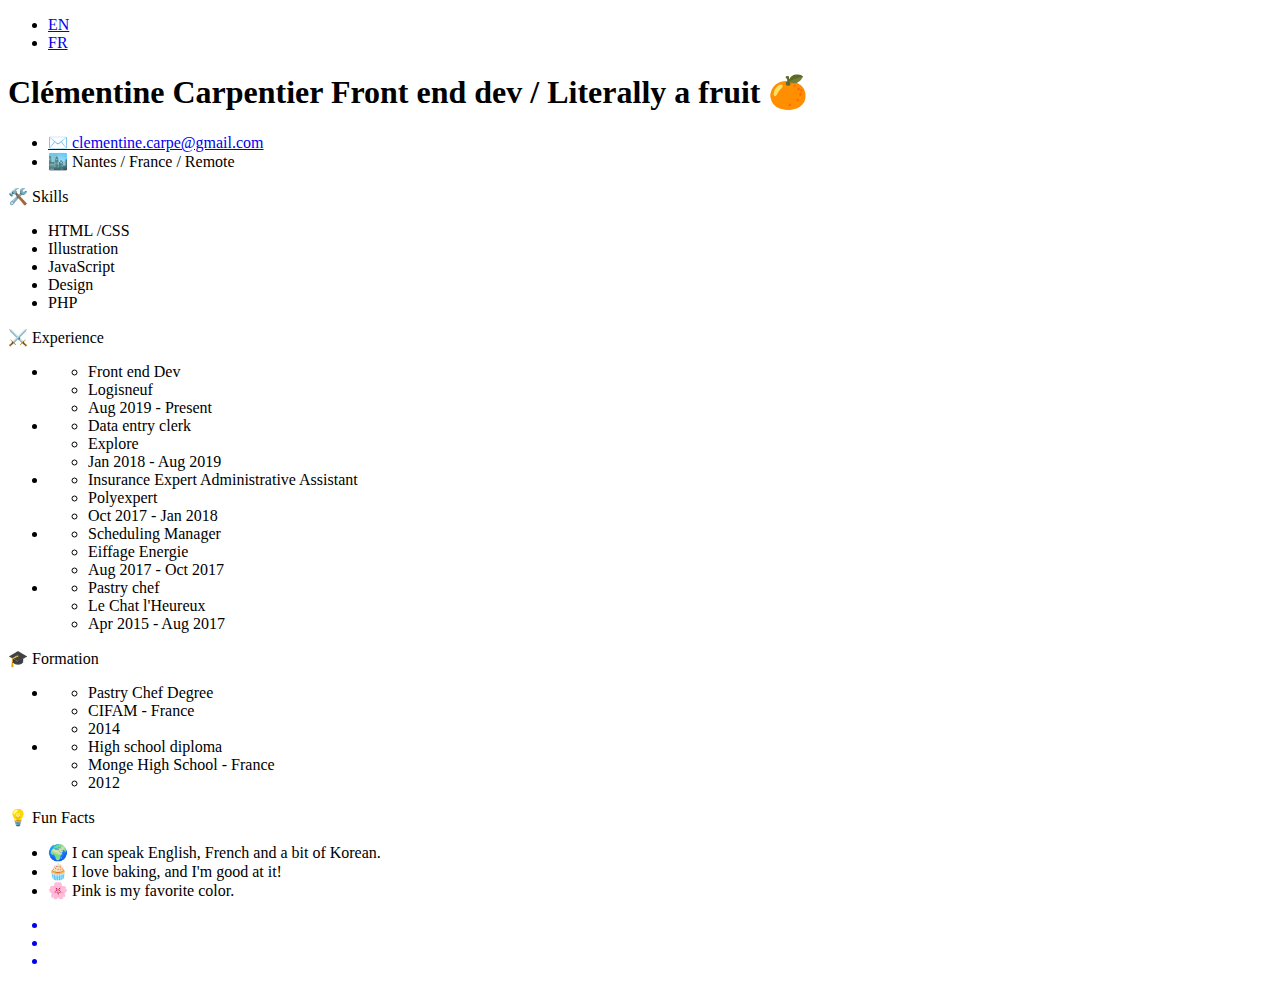
==== index-en.html @ 281adafa "Repo creation" ====
<!DOCTYPE html>
<html lang="en">

<head>
  <title>It's a me! A resume!</title>
  <meta charset="utf-8" />
  <link href="https://fonts.googleapis.com/css2?family=Open+Sans&display=swap" rel="stylesheet">
  <meta name="viewport" content="width=device-width, initial-scale=1">
<link rel="stylesheet" href="https://use.fontawesome.com/releases/v5.1.0/css/all.css" integrity="sha384-lKuwvrZot6UHsBSfcMvOkWwlCMgc0TaWr+30HWe3a4ltaBwTZhyTEggF5tJv8tbt" crossorigin="anonymous">
</head>

<body>
  
  <nav>
    <ul>
      <li><a href="#" title="Switch to English">EN</a></li>
      <li><a href="#" title="Afficher en français">FR</a></li>
    </ul>
  </nav>

  <div class="resume">

    <header class="centered">
      <h1 class="centered">Clémentine Carpentier
        <span>Front end dev / Literally a fruit 🍊</span></h1>
    </header>

    <aside class="about">
      <div class="txt">
        <ul class="contact">
          <li><a href="mailto:clementine.carpe@gmail.com" title="Direct link to send me an e-mail at clementine.carpe@gmail.com">✉️ clementine.carpe@gmail.com</a></li>
          <li>🏙️ Nantes / France / Remote</li>
        </ul>

        <span class="title">🛠️ Skills</span>
        <ul class="whatido">
          <li>HTML /CSS</li>
          <li>Illustration</li>
          <li class="js">JavaScript</li>  
          <li>Design</li>
          <li>PHP</li>
        </ul>
      </div>
    </aside>

    <section class="experience">
      <div class="work">
        <span class="title">⚔️ Experience</span>
        <ul>
          
          <li class="block">
            <ul>
              <li class="main">Front end Dev</li>
              <li>Logisneuf</li>
              <li>Aug 2019 - Present</li>
            </ul>
          </li>

          <li class="block">
            <ul>
              <li class="main">Data entry clerk</li>
              <li>Explore</li>
              <li>Jan 2018 - Aug 2019</li>
            </ul>
          </li>

          <li class="block">
            <ul>
              <li class="main">Insurance Expert Administrative Assistant</li>
              <li>Polyexpert</li>
              <li>Oct 2017 - Jan 2018</li>
            </ul>
          </li>

          <li class="block">
            <ul>
              <li class="main">Scheduling Manager</li>
              <li>Eiffage Energie</li>
              <li>Aug 2017 - Oct 2017</li>
            </ul>
          </li>

          <li class="block">
            <ul>
              <li class="main">Pastry chef</li>
              <li>Le Chat l'Heureux</li>
              <li>Apr 2015 - Aug 2017</li>
            </ul>
          </li>
        </ul>
      </div>
        
      <div class="academia">
        <span class="title">🎓 Formation</span>
        <ul>
          <li class="block">
            <ul>
              <li class="main">Pastry Chef Degree</li>
              <li>CIFAM - France</li>
              <li>2014</li>
            </ul>            
          </li>
          
          <li class="block">
            <ul>
              <li class="main">High school diploma</li>
              <li class="sub">Monge High School - France</li>
              <li>2012</li>
            </ul>            
          </li>
        </ul>
      </div>
    </section>

    <section class="hobbies">
      <span class="title">💡 Fun Facts</span>
      <ul>
        <li>🌍 I can speak English, French and a bit of Korean.</li>
        <li>🧁 I love baking, and I'm good at it! </li>
        <li class="pink">🌸 Pink is my favorite color.</li>
      </ul>
    </section>
    <div class="sun"></div>

    <footer class="centered">
      <ul>
        <a href="https://github.com/celcarpe" title="Link to my github profile"><li><i class="fab fa-github-alt"></i></li></a>
        <a href="https://codepen.io/celcarpe" title="Link to my codepen profile"><li><i class="fab fa-codepen"></i></li></a>
        <a href="https://www.linkedin.com/in/cl%C3%A9mentine-carpentier-5b5269192/" title="Link to my linkedin profile"><li><i class="fab fa-linkedin"></i></i></li></a>
      </ul>
    </footer>
  </div>
</body>
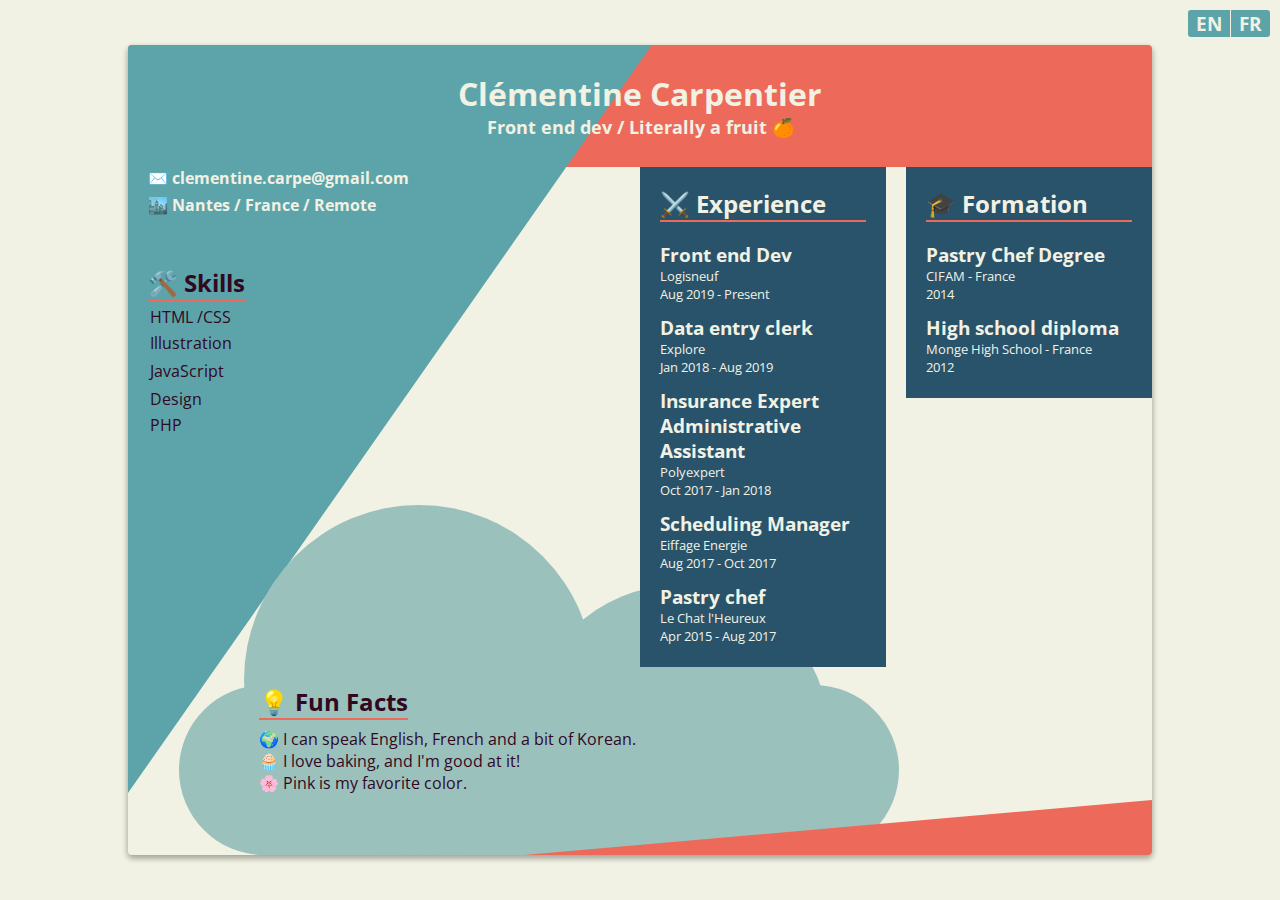
==== commit 0b4981be: "Traduction de la page FR" ====
--- a/index-en.html
+++ b/index-en.html
@@ -7,6 +7,7 @@
   <link href="https://fonts.googleapis.com/css2?family=Open+Sans&display=swap" rel="stylesheet">
   <meta name="viewport" content="width=device-width, initial-scale=1">
 <link rel="stylesheet" href="https://use.fontawesome.com/releases/v5.1.0/css/all.css" integrity="sha384-lKuwvrZot6UHsBSfcMvOkWwlCMgc0TaWr+30HWe3a4ltaBwTZhyTEggF5tJv8tbt" crossorigin="anonymous">
+<link rel="stylesheet" href="styles.css">
 </head>
 
 <body>
--- a/styles.css
+++ b/styles.css
@@ -0,0 +1,562 @@
+* {
+  box-sizing: border-box;
+  margin: 0;
+  padding: 0;
+}
+*::selection {
+  background-color: #ed6a5a;
+  color: white;
+}
+
+a {
+  text-decoration: none;
+  color: #31081f;
+}
+
+ul {
+  list-style-type: none;
+  padding: 0;
+}
+
+.hobbies em {
+  position: relative;
+}
+
+.hobbies em::before {
+  content: "";
+  position: absolute;
+  z-index: 0;
+}
+
+body {
+  font-family: "Open Sans", sans-serif;
+  color: #31081f;
+  min-height: 100vh;
+  width: 100vw;
+  display: flex;
+  justify-content: center;
+  align-items: center;
+  background-color: #f1f1e4;
+}
+@media (max-width: 790px) {
+  body {
+    height: 100%;
+    overflow: auto;
+  }
+}
+
+.centered {
+  display: flex;
+  justify-content: center;
+  align-items: center;
+  text-align: center;
+}
+
+li.main {
+  font-weight: bold;
+  font-size: 1.3em;
+}
+
+span.title {
+  font-size: 1.5em;
+  font-weight: bolder;
+  border-bottom: 2px solid #ed6a5a;
+  margin-bottom: 10px;
+}
+@media only screen and (max-width: 790px) {
+  span.title {
+    display: flex;
+    align-items: center;
+    justify-content: center;
+    width: 100%;
+    padding-right: 30px;
+  }
+}
+
+nav {
+  position: absolute;
+  top: 10px;
+  right: 10px;
+  max-height: 27px;
+  z-index: 99999;
+  border-radius: 3px;
+}
+@media only screen and (max-width: 790px) {
+  nav {
+    box-shadow: 0 3px 6px rgba(0, 0, 0, 0.16), 0 3px 6px rgba(0, 0, 0, 0.23);
+  }
+}
+nav ul {
+  display: flex;
+  background-color: #5ca4a9;
+  border-radius: 3px;
+}
+nav ul li {
+  height: 100%;
+  width: 100%;
+}
+nav ul li:first-of-type {
+  border-radius: 3px 0 0 3px;
+  border-right: 0.6px solid #f1f1e4;
+}
+nav ul li:last-of-type {
+  border-radius: 0 3px 3px 0;
+}
+nav ul li:hover {
+  background-color: #28536b;
+  transition: 0.2s all ease;
+}
+nav ul li a {
+  color: #f1f1e4;
+  font-weight: bold;
+  width: 100%;
+  height: 100%;
+  padding: 8px;
+  font-size: 1.2em;
+}
+@media only screen and (max-width: 790px) {
+  nav ul li a {
+    padding: 5px;
+    font-size: 1em;
+  }
+}
+
+div.resume {
+  height: 90vh;
+  min-height: 650px;
+  width: 80%;
+  background-color: #f1f1e4;
+  border-radius: 4px;
+  position: relative;
+  overflow: hidden;
+  z-index: 0;
+  box-shadow: 0 3px 6px rgba(0, 0, 0, 0.16), 0 3px 6px rgba(0, 0, 0, 0.23);
+}
+@media only screen and (max-width: 1250px) {
+  div.resume {
+    width: 90%;
+    max-height: 700px;
+  }
+}
+@media only screen and (max-width: 790px) {
+  div.resume {
+    display: flex;
+    flex-direction: column;
+    height: 100%;
+    margin: 20px 0;
+    max-height: none;
+  }
+}
+div.resume header {
+  top: 0;
+  height: 15%;
+  width: 100%;
+  background-color: #ed6a5a;
+  color: #f1f1e4;
+  z-index: 0;
+}
+@media only screen and (max-width: 790px) {
+  div.resume header {
+    z-index: 4;
+  }
+}
+div.resume header h1 {
+  flex-direction: column;
+  z-index: 9999;
+}
+div.resume header h1 span {
+  font-size: 18px;
+}
+@media only screen and (max-width: 790px) {
+  div.resume header h1 {
+    padding: 10px;
+    font-size: 1.8em;
+  }
+}
+div.resume section.experience {
+  height: auto;
+  width: 50%;
+  display: flex;
+  justify-content: flex-end;
+  position: absolute;
+  right: 0;
+  z-index: 4;
+  color: #f1f1e4;
+}
+@media only screen and (max-width: 1250px) {
+  div.resume section.experience {
+    width: 60%;
+  }
+}
+@media only screen and (max-width: 915px) {
+  div.resume section.experience {
+    z-index: 2;
+  }
+}
+@media only screen and (max-width: 790px) {
+  div.resume section.experience {
+    position: relative;
+    width: 100%;
+    flex-direction: column;
+    z-index: 4;
+  }
+}
+div.resume section.experience div {
+  height: 100%;
+  width: 100%;
+  display: flex;
+  flex-direction: column;
+  padding: 20px;
+  background-color: #28536b;
+}
+div.resume section.experience div:first-of-type {
+  margin-right: 20px;
+}
+@media only screen and (max-width: 1250px) {
+  div.resume section.experience div:first-of-type {
+    margin-right: 0;
+  }
+}
+@media only screen and (max-width: 1250px) {
+  div.resume section.experience div:last-of-type {
+    border-left: 1px solid #ed6a5a;
+  }
+}
+@media only screen and (max-width: 790px) {
+  div.resume section.experience div:last-of-type {
+    border: none;
+  }
+}
+div.resume section.experience div li:not(.main) {
+  font-size: 0.9em;
+}
+div.resume section.experience div li:first-child {
+  margin-top: 10px;
+}
+div.resume section.experience div li.block::after {
+  content: "";
+  position: relative;
+  display: block;
+  width: 0;
+  height: 2px;
+  bottom: -2px;
+  left: 0;
+  background-color: #ed6a5a;
+  transition: width 0.7s;
+}
+div.resume section.experience div li.block:hover::after {
+  width: 80%;
+}
+div.resume section.hobbies {
+  width: 720px;
+  height: 170px;
+  border-radius: 100px;
+  position: absolute;
+  bottom: 0;
+  left: 5%;
+  background-color: #9bc1bc;
+  z-index: 3;
+  padding-left: 80px;
+}
+@media only screen and (max-width: 1250px) {
+  div.resume section.hobbies {
+    left: 0;
+  }
+}
+@media only screen and (max-width: 915px) {
+  div.resume section.hobbies {
+    z-index: 1;
+    padding-left: 20px;
+  }
+}
+@media only screen and (max-width: 790px) {
+  div.resume section.hobbies {
+    width: 100%;
+    height: auto;
+    position: initial;
+    border-radius: 0;
+    padding: 5px 20px;
+  }
+}
+div.resume section.hobbies::before {
+  content: "";
+  height: 350px;
+  width: 350px;
+  border-radius: 400px;
+  display: block;
+  position: absolute;
+  background-color: #9bc1bc;
+  bottom: 0px;
+  left: 65px;
+  z-index: -2;
+}
+@media only screen and (max-width: 790px) {
+  div.resume section.hobbies::before {
+    display: none;
+  }
+}
+div.resume section.hobbies::after {
+  content: "";
+  height: 300px;
+  width: 300px;
+  border-radius: 300px;
+  display: block;
+  position: absolute;
+  background-color: #9bc1bc;
+  bottom: -30px;
+  left: 350px;
+  z-index: -2;
+}
+@media only screen and (max-width: 790px) {
+  div.resume section.hobbies::after {
+    display: none;
+  }
+}
+@media only screen and (max-width: 915px) {
+  div.resume section.hobbies span.title {
+    margin-left: 20px;
+  }
+}
+@media only screen and (max-width: 790px) {
+  div.resume section.hobbies span.title {
+    margin-left: 0;
+  }
+}
+div.resume section.hobbies ul {
+  margin-top: 10px;
+}
+@media only screen and (max-width: 1250px) {
+  div.resume section.hobbies ul {
+    width: 40%;
+  }
+}
+@media only screen and (max-width: 915px) {
+  div.resume section.hobbies ul {
+    width: 38%;
+  }
+}
+@media only screen and (max-width: 790px) {
+  div.resume section.hobbies ul {
+    width: 100%;
+    margin: 10px 0;
+  }
+}
+div.resume aside.about {
+  width: 40%;
+}
+@media only screen and (max-width: 1250px) {
+  div.resume aside.about {
+    position: relative;
+  }
+}
+@media only screen and (max-width: 790px) {
+  div.resume aside.about {
+    position: initial;
+    width: 100%;
+    background-color: #9bc1bc;
+    padding: 5px 20px;
+    z-index: 3;
+  }
+}
+div.resume aside.about::before {
+  content: "";
+  background-color: #5ca4a9;
+  position: absolute;
+  left: -25%;
+  top: -300px;
+  width: 450px;
+  height: 1400px;
+  transform: rotate(35deg);
+  z-index: 3;
+}
+@media only screen and (max-height: 750px) {
+  div.resume aside.about::before {
+    left: -350px;
+    top: -300px;
+  }
+}
+@media only screen and (max-width: 1250px) {
+  div.resume aside.about::before {
+    top: -400px;
+    left: -400px;
+  }
+}
+@media only screen and (max-width: 790px) {
+  div.resume aside.about::before {
+    content: "";
+    width: 900px;
+    height: 75px;
+    top: 2%;
+    left: -10px;
+    transform: rotate(-6deg);
+    background-color: #ed6a5a;
+    z-index: -1;
+  }
+}
+div.resume aside.about > div.txt {
+  z-index: 4;
+  position: absolute;
+  top: 15%;
+  padding-left: 20px;
+}
+@media only screen and (max-width: 1250px) {
+  div.resume aside.about > div.txt {
+    width: 100%;
+  }
+}
+@media only screen and (max-width: 920px) {
+  div.resume aside.about > div.txt {
+    padding-left: 10px;
+  }
+}
+@media only screen and (max-width: 790px) {
+  div.resume aside.about > div.txt {
+    position: initial;
+    padding: 0;
+  }
+}
+div.resume aside.about > div.txt ul.contact {
+  margin-bottom: 50px;
+  font-weight: bold;
+  color: #f1f1e4;
+}
+@media only screen and (max-width: 790px) {
+  div.resume aside.about > div.txt ul.contact {
+    margin: 10px 0;
+  }
+}
+div.resume aside.about > div.txt ul.contact a {
+  color: #f1f1e4;
+}
+div.resume aside.about > div.txt ul.contact li:last-of-type {
+  margin-top: 5px;
+}
+div.resume aside.about > div.txt ul.whatido {
+  margin-top: 5px;
+}
+@media only screen and (max-width: 790px) {
+  div.resume aside.about > div.txt ul.whatido {
+    display: grid;
+    grid-template-columns: 50% 50%;
+  }
+}
+div.resume aside.about > div.txt ul.whatido li {
+  padding: 2px;
+}
+@media only screen and (max-width: 790px) {
+  div.resume aside.about > div.txt ul.whatido li {
+    display: flex;
+    align-items: center;
+  }
+}
+div.resume aside.about > div.txt ul.whatido li.js::after {
+  content: "ironically no JS was used here";
+  width: auto;
+  display: inline-block;
+  opacity: 0;
+  background-color: #ed6a5a;
+  height: auto;
+  border-radius: 3px;
+  color: #f1f1e4;
+  padding: 2px;
+  margin-left: 10px;
+  transition: 0.2s all ease;
+  white-space: nowrap;
+  z-index: 99999;
+}
+div.resume aside.about > div.txt ul.whatido li.js:hover::after {
+  opacity: 1;
+  transition: 0.2s all ease;
+}
+div.resume footer {
+  position: absolute;
+  bottom: 0;
+  width: 100%;
+  height: 10%;
+  z-index: 3;
+}
+@media only screen and (max-width: 790px) {
+  div.resume footer {
+    position: initial;
+    background-color: #ed6a5a;
+    height: 50px;
+  }
+}
+div.resume footer p {
+  z-index: 3;
+  position: absolute;
+}
+@media only screen and (max-width: 790px) {
+  div.resume footer p {
+    position: initial;
+  }
+}
+div.resume footer::before {
+  content: "";
+  position: absolute;
+  bottom: -70px;
+  width: 110%;
+  height: 80px;
+  transform: rotate(-5deg);
+  background-color: #ed6a5a;
+  z-index: 3;
+}
+@media only screen and (max-width: 790px) {
+  div.resume footer::before {
+    display: none;
+  }
+}
+div.resume footer ul {
+  display: flex;
+  justify-content: flex-end;
+  width: 100%;
+  z-index: 9999;
+}
+@media only screen and (max-width: 790px) {
+  div.resume footer ul {
+    justify-content: center;
+  }
+}
+div.resume footer ul a {
+  font-size: 2.5em;
+  margin: 30px;
+  transition: 0.2s all ease;
+}
+@media only screen and (max-width: 835px) {
+  div.resume footer ul a {
+    margin: 15px;
+  }
+}
+@media only screen and (max-width: 790px) {
+  div.resume footer ul a {
+    margin: 30px;
+  }
+}
+div.resume footer ul a:hover {
+  color: #f1f1e4;
+}
+
+div.sun {
+  height: 150px;
+  width: 150px;
+  border-radius: 150px;
+  background-color: #fdca40;
+  position: absolute;
+  bottom: 0;
+  margin-bottom: 0;
+  left: 20%;
+  box-shadow: 0 0 50px 20px rgba(253, 202, 64, 0.8);
+  transition: all 0.7s linear;
+}
+@media only screen and (max-width: 790px) {
+  div.sun {
+    display: none;
+  }
+}
+
+header:hover ~ .sun {
+  position: absolute;
+  margin-bottom: 35%;
+  transition: all 0.7s linear;
+  transform: translateX(80px);
+}
